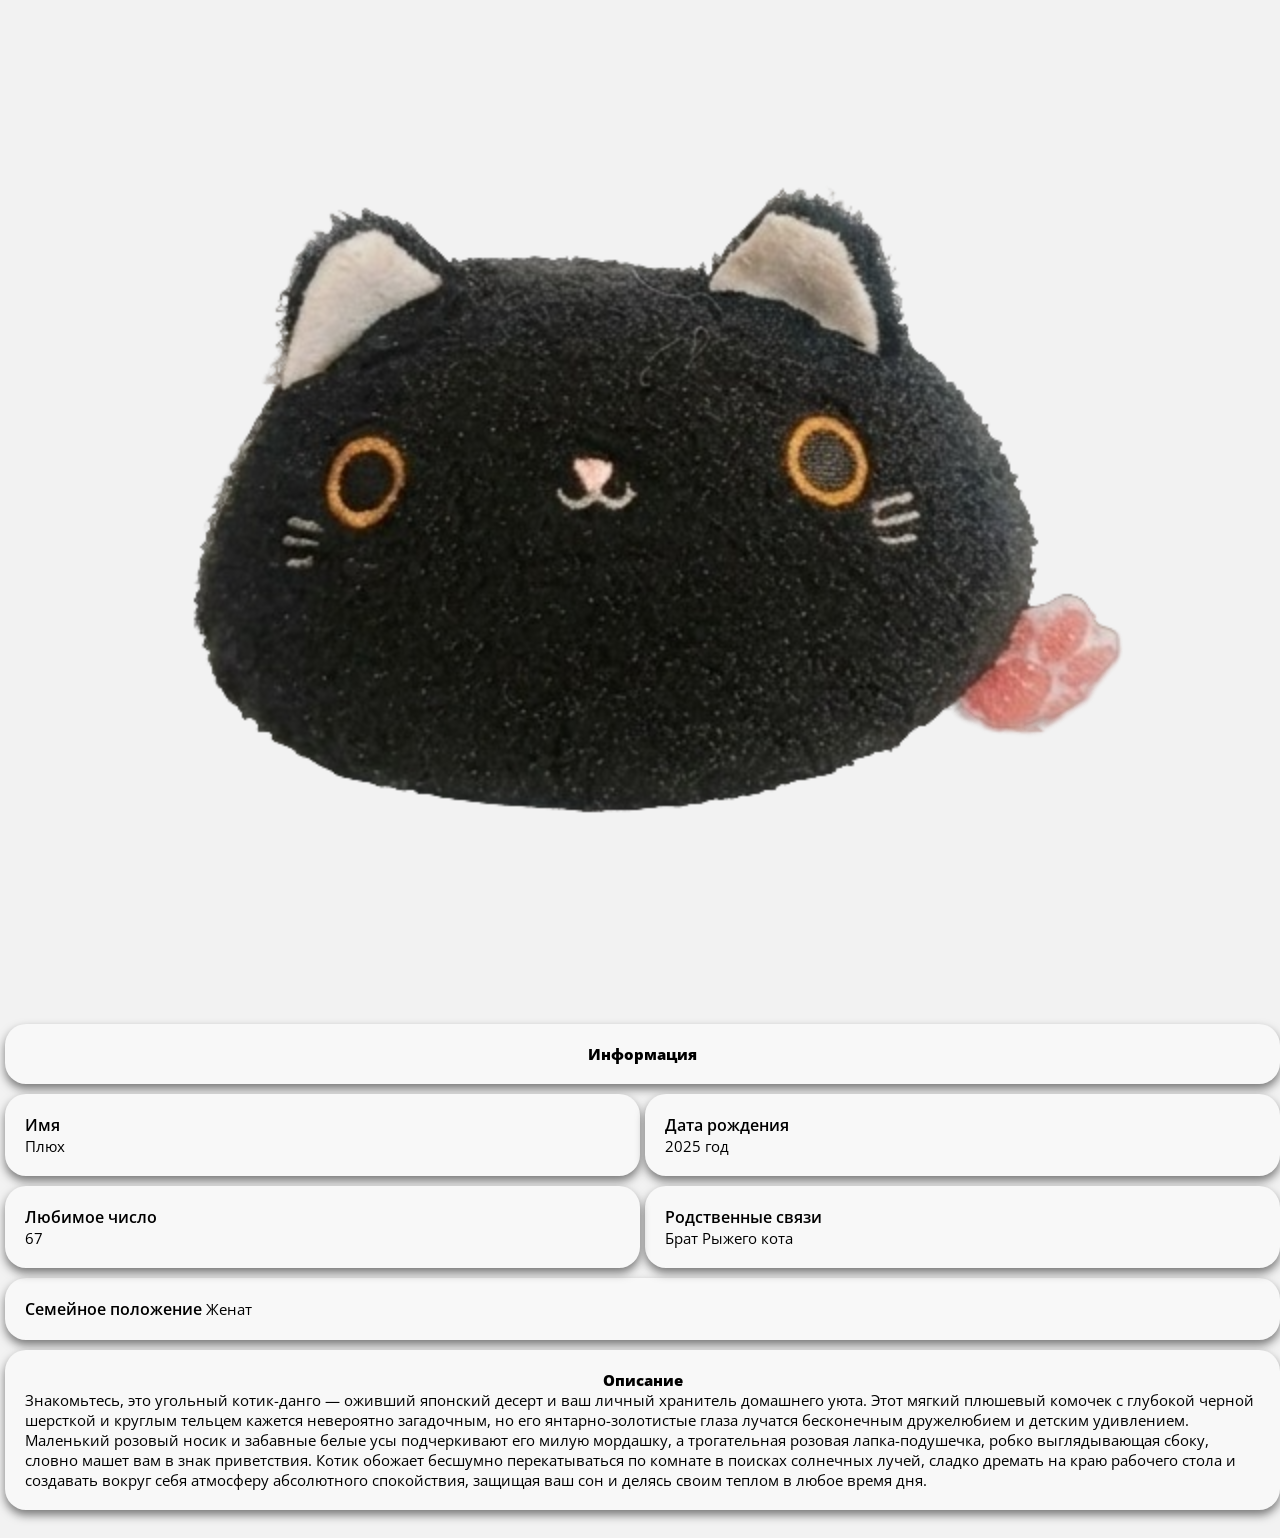
==== plux/index.html @ 4851f8dc "Add files via upload" ====
<!DOCTYPE html>
<html lang="ru">
<head>
    <meta charset="UTF-8">
    <meta name="viewport" content="width=device-width, initial-scale=1.0">
    <title>Плюх</title>
    <link rel="icon" href="plux-png.png">
    <link rel="stylesheet" href="../index.css">

    <link rel="preconnect" href="https://fonts.googleapis.com">
    <link rel="preconnect" href="https://fonts.gstatic.com" crossorigin>
    <link href="https://fonts.googleapis.com/css2?family=Open+Sans:ital,wght@0,300..800;1,300..800&display=swap" rel="stylesheet">
</head>
<body>
    <img src="plux-png.png" alt="Плюх.png" width="80%">
    <div class="pol" style='grid-template-areas: 
        "a a"
        "b c"
        "f e"
        "d d"
        "g g";'>
        <div class="A"><span>Информация</span></div>
        <div class="B"><ok>Имя</ok><br> Плюх</div>
        <div class="C"><ok>Дата рождения</ok><br> 2025 год</div>
        <div class="D bat" role="button" tabindex="0" onclick="window.location.href='../pluxin/'"><ok>Семейное положение</ok> Женат</div>
        <div class="E bat" role="button" tabindex="0" onclick="window.location.href='../rizik/'"><ok>Родственные связи</ok><br> Брат Рыжего кота</div>
        <div class="F"><ok>Любимое число</ok><br> 67</div>

        <div class="G">
            <span>Описание</span>
            Знакомьтесь, это угольный котик-данго — оживший японский десерт и ваш личный хранитель домашнего уюта. Этот мягкий плюшевый комочек с глубокой черной шерсткой и круглым тельцем кажется невероятно загадочным, но его янтарно-золотистые глаза лучатся бесконечным дружелюбием и детским удивлением. Маленький розовый носик и забавные белые усы подчеркивают его милую мордашку, а трогательная розовая лапка-подушечка, робко выглядывающая сбоку, словно машет вам в знак приветствия. Котик обожает бесшумно перекатываться по комнате в поисках солнечных лучей, сладко дремать на краю рабочего стола и создавать вокруг себя атмосферу абсолютного спокойствия, защищая ваш сон и делясь своим теплом в любое время дня.<br>
        </div>
    </div>
    <br>
</body>
</html>
---- index.css ----
* {
    margin: 0;
    padding: 0;
}

body {
    background: rgb(242, 242, 242);
}

/*@media (max-width: 480px)/ {*/
    /*текст*/
    .pol {
        display: grid;
        grid-template-columns: 1fr 1fr;
    }

    .pol div {


        border-radius: 21px;
        box-shadow: 0px 5px 10px 0px rgba(0, 0, 0, 0.5);
        background: rgb(248, 248, 248);



        font-size: 15px;
        color: rgb(0, 0, 0);
        font-family: "Open Sans", sans-serif;
        padding: 20px;
        margin-bottom: 10px;
        margin-left: 5px;
        margin-left: 5px;
    }

    div span {
        text-align: center;
        display: block;
        font-weight: 800;
    }

    div ok {
        font-size: 16px;
        font-weight: 600;
    }

    img {
        opacity: 1;
        margin: 0 auto;
        display: block;
    }

    .A { grid-area: a; }
    .B { grid-area: b; }
    .C { grid-area: c; }
    .D { grid-area: d; }
    .E { grid-area: e; }
    .F { grid-area: f; }
    .G { grid-area: g; }
/*}

/* Ссылки*/
a {
    color: rgb(146, 233, 244);
    text-decoration: none;
}

.bat {
    transition: transform 0.2s ease-in-out;
}
.bat:hover {
  transform: scale(1.01);
  cursor: pointer;
}

a:hover {
    color: rgb(191, 194, 255);
    text-decoration: underline;
    text-decoration-color: rgb(191, 194, 255);
    cursor: pointer;
}
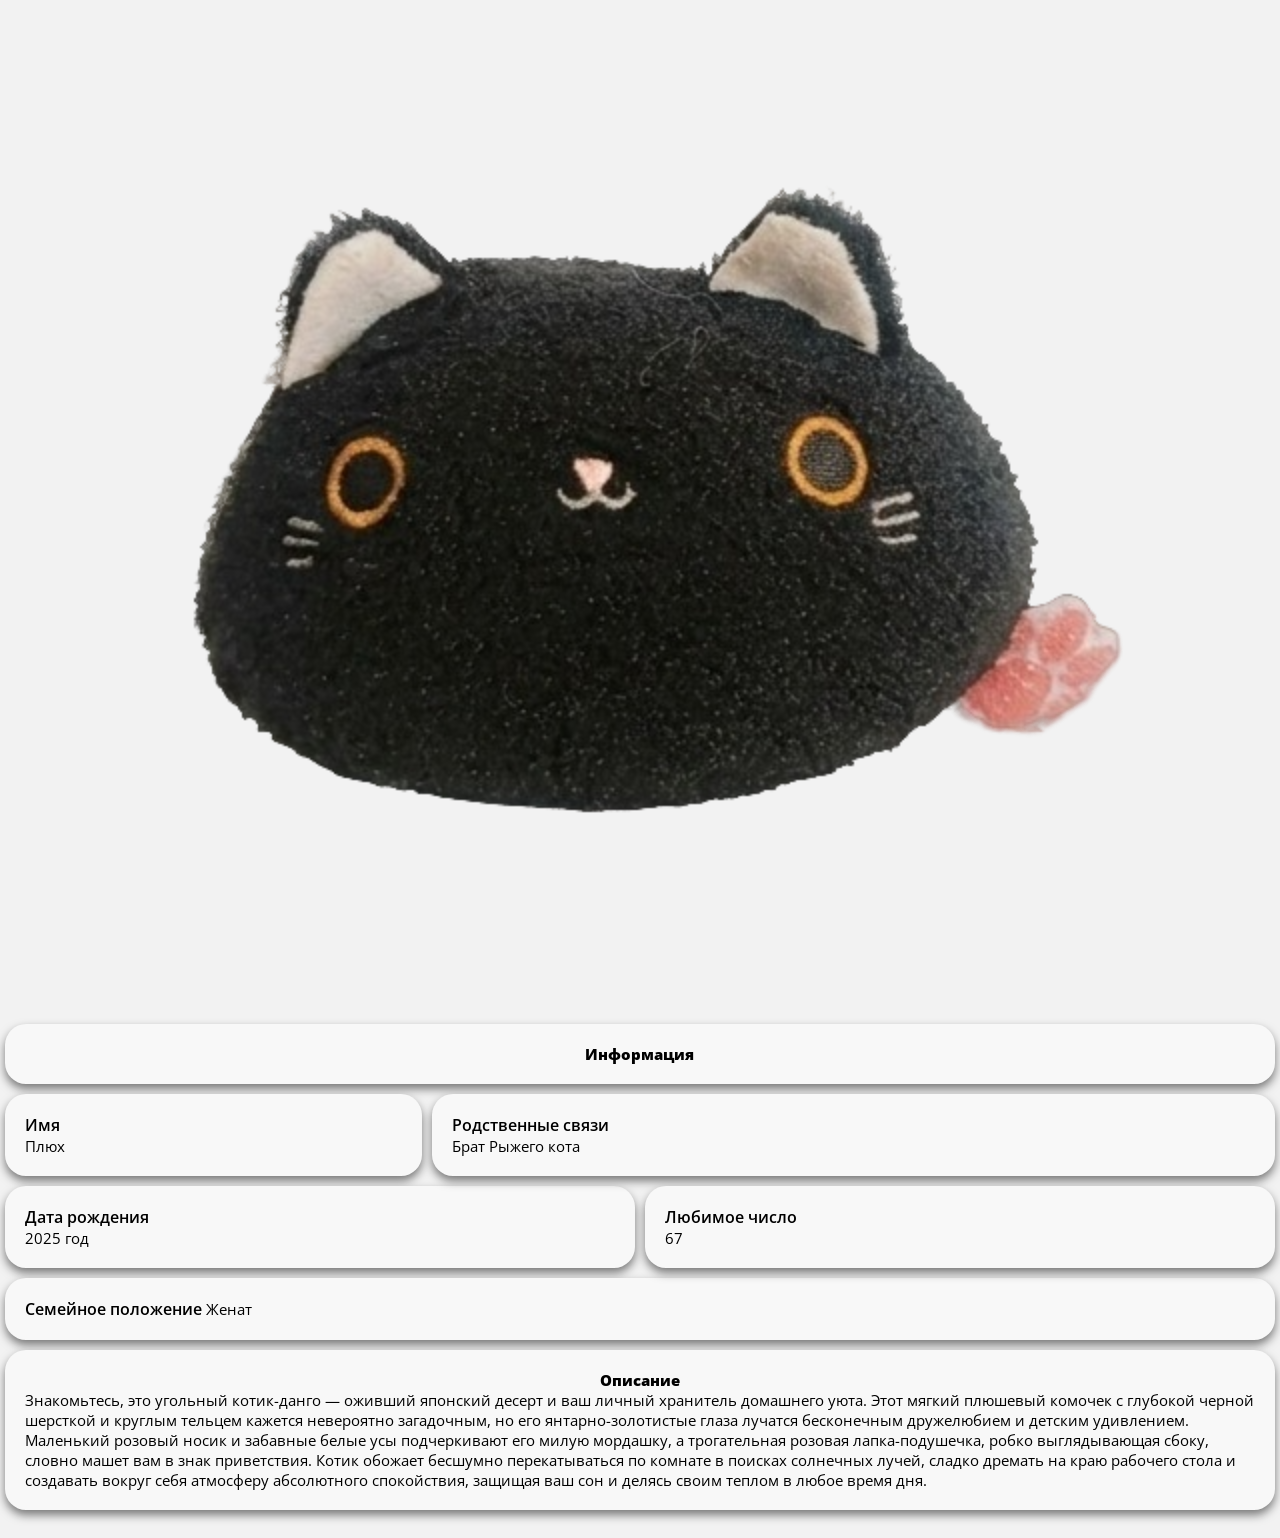
==== commit 0049e099: "Add files via upload" ====
--- a/plux/index.html
+++ b/plux/index.html
@@ -14,11 +14,11 @@
 <body>
     <img src="plux-png.png" alt="Плюх.png" width="80%">
     <div class="pol" style='grid-template-areas: 
-        "a a"
-        "b c"
-        "f e"
-        "d d"
-        "g g";'>
+        "a a a a a a"
+        "b b e e e e"
+        "c c c f f f"
+        "d d d d d d"
+        "g g g g g g";'>
         <div class="A"><span>Информация</span></div>
         <div class="B"><ok>Имя</ok><br> Плюх</div>
         <div class="C"><ok>Дата рождения</ok><br> 2025 год</div>
--- a/index.css
+++ b/index.css
@@ -11,7 +11,7 @@
     /*текст*/
     .pol {
         display: grid;
-        grid-template-columns: 1fr 1fr;
+        grid-template-columns: 1fr 1fr 1fr 1fr 1fr 1fr;
     }
 
     .pol div {
@@ -29,7 +29,7 @@
         padding: 20px;
         margin-bottom: 10px;
         margin-left: 5px;
-        margin-left: 5px;
+        margin-right: 5px;
     }
 
     div span {
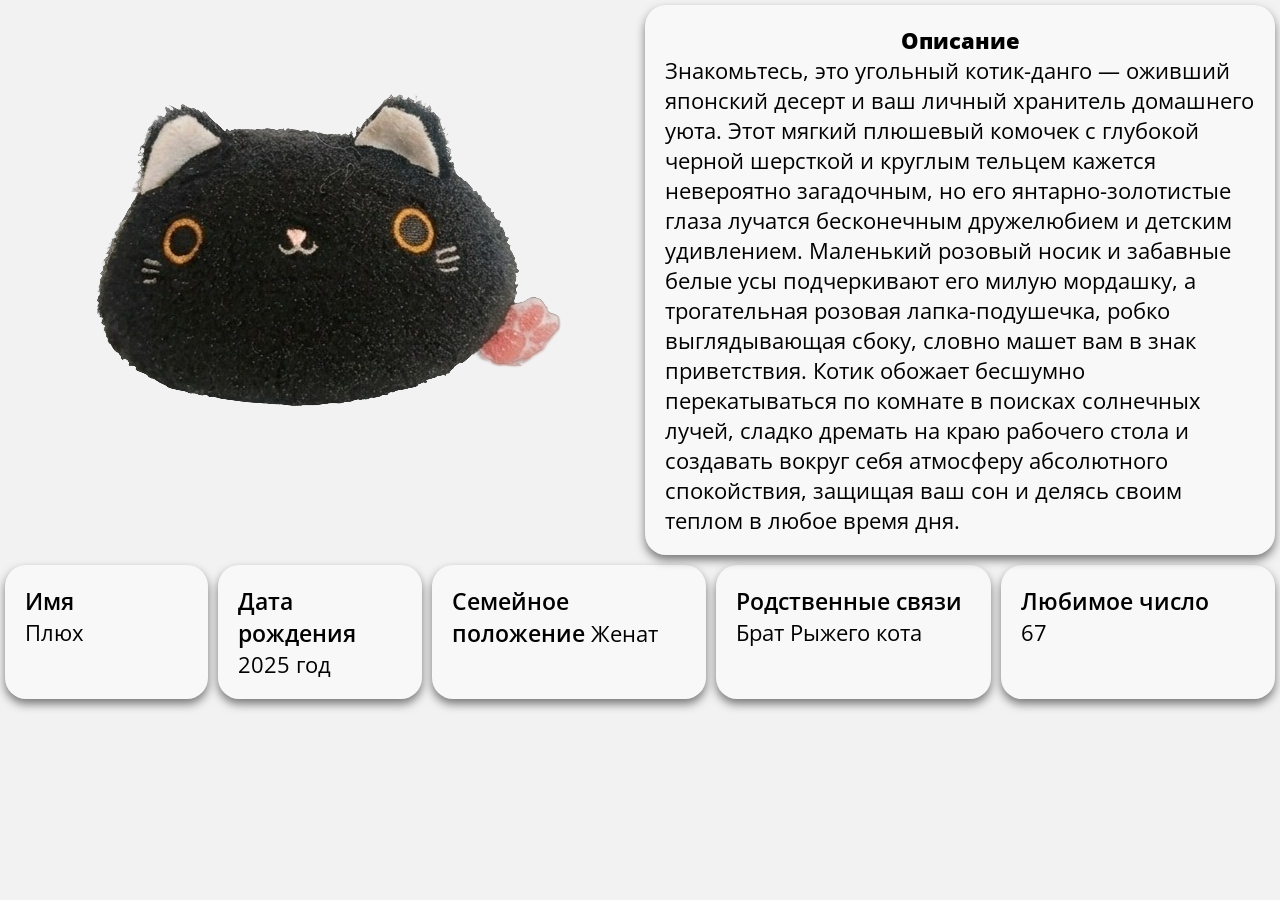
==== commit 2719f6cc: "Add files via upload" ====
--- a/plux/index.html
+++ b/plux/index.html
@@ -3,8 +3,10 @@
 <head>
     <meta charset="UTF-8">
     <meta name="viewport" content="width=device-width, initial-scale=1.0">
+
     <title>Плюх</title>
     <link rel="icon" href="plux-png.png">
+
     <link rel="stylesheet" href="../index.css">
 
     <link rel="preconnect" href="https://fonts.googleapis.com">
@@ -12,13 +14,10 @@
     <link href="https://fonts.googleapis.com/css2?family=Open+Sans:ital,wght@0,300..800;1,300..800&display=swap" rel="stylesheet">
 </head>
 <body>
-    <img src="plux-png.png" alt="Плюх.png" width="80%">
-    <div class="pol" style='grid-template-areas: 
-        "a a a a a a"
-        "b b e e e e"
-        "c c c f f f"
-        "d d d d d d"
-        "g g g g g g";'>
+    <div class="pol plux">
+
+        <img class="I" src="plux-png.png" alt="Плюх.png" width="80%">
+
         <div class="A"><span>Информация</span></div>
         <div class="B"><ok>Имя</ok><br> Плюх</div>
         <div class="C"><ok>Дата рождения</ok><br> 2025 год</div>
@@ -26,11 +25,8 @@
         <div class="E bat" role="button" tabindex="0" onclick="window.location.href='../rizik/'"><ok>Родственные связи</ok><br> Брат Рыжего кота</div>
         <div class="F"><ok>Любимое число</ok><br> 67</div>
 
-        <div class="G">
-            <span>Описание</span>
-            Знакомьтесь, это угольный котик-данго — оживший японский десерт и ваш личный хранитель домашнего уюта. Этот мягкий плюшевый комочек с глубокой черной шерсткой и круглым тельцем кажется невероятно загадочным, но его янтарно-золотистые глаза лучатся бесконечным дружелюбием и детским удивлением. Маленький розовый носик и забавные белые усы подчеркивают его милую мордашку, а трогательная розовая лапка-подушечка, робко выглядывающая сбоку, словно машет вам в знак приветствия. Котик обожает бесшумно перекатываться по комнате в поисках солнечных лучей, сладко дремать на краю рабочего стола и создавать вокруг себя атмосферу абсолютного спокойствия, защищая ваш сон и делясь своим теплом в любое время дня.<br>
-        </div>
+        <div class="G"><span>Описание</span>Знакомьтесь, это угольный котик-данго — оживший японский десерт и ваш личный хранитель домашнего уюта. Этот мягкий плюшевый комочек с глубокой черной шерсткой и круглым тельцем кажется невероятно загадочным, но его янтарно-золотистые глаза лучатся бесконечным дружелюбием и детским удивлением. Маленький розовый носик и забавные белые усы подчеркивают его милую мордашку, а трогательная розовая лапка-подушечка, робко выглядывающая сбоку, словно машет вам в знак приветствия. Котик обожает бесшумно перекатываться по комнате в поисках солнечных лучей, сладко дремать на краю рабочего стола и создавать вокруг себя атмосферу абсолютного спокойствия, защищая ваш сон и делясь своим теплом в любое время дня.<br></div>
+
     </div>
-    <br>
 </body>
 </html>
--- a/index.css
+++ b/index.css
@@ -7,63 +7,41 @@
     background: rgb(242, 242, 242);
 }
 
-/*@media (max-width: 480px)/ {*/
-    /*текст*/
-    .pol {
-        display: grid;
-        grid-template-columns: 1fr 1fr 1fr 1fr 1fr 1fr;
-    }
+.pol div {
 
-    .pol div {
+    border-radius: 21px;
+    box-shadow: 0px 5px 10px 0px rgba(0, 0, 0, 0.5);
+    background: rgb(248, 248, 248);
+
+    font-size: 15px;
+    color: rgb(0, 0, 0);
+    font-family: "Open Sans", sans-serif;
+    padding: 20px;
+    margin-bottom: 5px;
+    margin-left: 5px;
+    margin-right: 5px;
+    margin-top: 5px;
+}
+
+div span {
+    text-align: center;
+    display: block;
+    font-weight: 800;
+}
+
+div ok {
+    font-size: 16px;
+    font-weight: 600;
+}
+
+img {
+    opacity: 1;
+    margin: 0 auto;
+    display: block;
+}
 
 
-        border-radius: 21px;
-        box-shadow: 0px 5px 10px 0px rgba(0, 0, 0, 0.5);
-        background: rgb(248, 248, 248);
-
-
-
-        font-size: 15px;
-        color: rgb(0, 0, 0);
-        font-family: "Open Sans", sans-serif;
-        padding: 20px;
-        margin-bottom: 10px;
-        margin-left: 5px;
-        margin-right: 5px;
-    }
-
-    div span {
-        text-align: center;
-        display: block;
-        font-weight: 800;
-    }
-
-    div ok {
-        font-size: 16px;
-        font-weight: 600;
-    }
-
-    img {
-        opacity: 1;
-        margin: 0 auto;
-        display: block;
-    }
-
-    .A { grid-area: a; }
-    .B { grid-area: b; }
-    .C { grid-area: c; }
-    .D { grid-area: d; }
-    .E { grid-area: e; }
-    .F { grid-area: f; }
-    .G { grid-area: g; }
-/*}
-
-/* Ссылки*/
-a {
-    color: rgb(146, 233, 244);
-    text-decoration: none;
-}
-
+/* кнопки*/
 .bat {
     transition: transform 0.2s ease-in-out;
 }
@@ -72,9 +50,107 @@
   cursor: pointer;
 }
 
-a:hover {
-    color: rgb(191, 194, 255);
-    text-decoration: underline;
-    text-decoration-color: rgb(191, 194, 255);
-    cursor: pointer;
+.A { grid-area: a; }
+.B { grid-area: b; }
+.C { grid-area: c; }
+.D { grid-area: d; }
+.E { grid-area: e; }
+.F { grid-area: f; }
+.G { grid-area: g; }
+.I { grid-area: i; }
+
+@media (max-width: 480px) {
+    .pol {
+        display: grid;
+        grid-template-columns: 1fr 1fr 1fr 1fr 1fr 1fr;
+    }
+
+    .plux {
+        grid-template-areas:
+        "i i i i i i" 
+        "a a a a a a"
+        "b b e e e e"
+        "c c c f f f"
+        "d d d d d d"
+        "g g g g g g";
+    }
+
+    .pluxin {
+        grid-template-areas:
+        "i i i i i i"
+        "a a a a a a"
+        "b b d d d d"
+        "c c c f f f"
+        "g g g g g g";
+    }
+
+    .rizik {
+        grid-template-areas:
+        "i i i i i i"
+        "a a a a a a"
+        "b b e e e e"
+        "c c c f f f"
+        "g g g g g g";
+    }
+}
+
+@media (min-width: 900px) {
+    .pol {
+        display: grid;
+        grid-template-columns: 1fr 1fr 1fr 1fr 1fr 1fr 1fr 1fr 1fr 1fr 1fr 1fr 1fr 1fr 1fr 1fr 1fr 1fr;
+    }
+
+    .pol div {
+        font-size: 22px;
+    }
+
+    div ok {
+    font-size: 23px;
+    }
+
+    .A {
+        display: none;
+    }
+
+    .plux {
+        grid-template-areas:
+        "i i i i i i i i i g g g g g g g g g"
+        "i i i i i i i i i g g g g g g g g g"
+        "i i i i i i i i i g g g g g g g g g"
+        "i i i i i i i i i g g g g g g g g g"
+        "i i i i i i i i i g g g g g g g g g"
+        "i i i i i i i i i g g g g g g g g g"
+        "i i i i i i i i i g g g g g g g g g"
+        "i i i i i i i i i g g g g g g g g g"
+        "i i i i i i i i i g g g g g g g g g"
+        "b b b c c c d d d d e e e e f f f f";
+    }
+
+    .pluxin {
+        grid-template-areas:
+        "i i i i i i i i i g g g g g g g g g"
+        "i i i i i i i i i g g g g g g g g g"
+        "i i i i i i i i i g g g g g g g g g"
+        "i i i i i i i i i g g g g g g g g g"
+        "i i i i i i i i i g g g g g g g g g"
+        "i i i i i i i i i g g g g g g g g g"
+        "i i i i i i i i i g g g g g g g g g"
+        "i i i i i i i i i g g g g g g g g g"
+        "i i i i i i i i i g g g g g g g g g"
+        "b b b c c c c c d d d d d f f f f f";
+    }
+
+    .rizik {
+        grid-template-areas:
+        "i i i i i i i i i g g g g g g g g g"
+        "i i i i i i i i i g g g g g g g g g"
+        "i i i i i i i i i g g g g g g g g g"
+        "i i i i i i i i i g g g g g g g g g"
+        "i i i i i i i i i g g g g g g g g g"
+        "i i i i i i i i i g g g g g g g g g"
+        "i i i i i i i i i g g g g g g g g g"
+        "i i i i i i i i i g g g g g g g g g"
+        "i i i i i i i i i g g g g g g g g g"
+        "b b b c c c c c e e e e e f f f f f";
+    }
 }
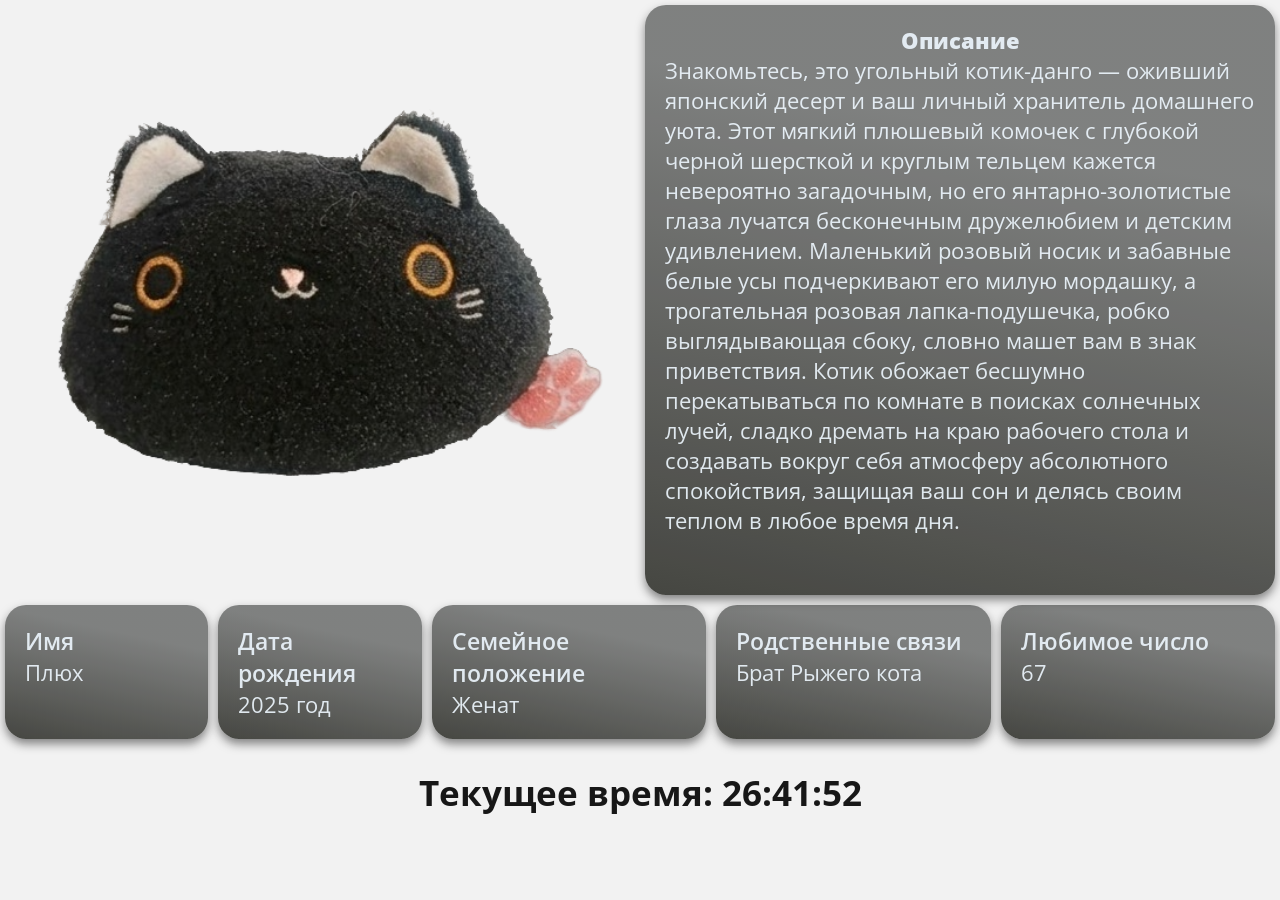
==== commit 6a94a9b6: "upload files without folder" ====
--- a/plux/index.html
+++ b/plux/index.html
@@ -1,32 +1,34 @@
-<!DOCTYPE html>
-<html lang="ru">
-<head>
-    <meta charset="UTF-8">
-    <meta name="viewport" content="width=device-width, initial-scale=1.0">
-
-    <title>Плюх</title>
-    <link rel="icon" href="plux-png.png">
-
-    <link rel="stylesheet" href="../index.css">
-
-    <link rel="preconnect" href="https://fonts.googleapis.com">
-    <link rel="preconnect" href="https://fonts.gstatic.com" crossorigin>
-    <link href="https://fonts.googleapis.com/css2?family=Open+Sans:ital,wght@0,300..800;1,300..800&display=swap" rel="stylesheet">
-</head>
-<body>
-    <div class="pol plux">
-
-        <img class="I" src="plux-png.png" alt="Плюх.png" width="80%">
-
-        <div class="A"><span>Информация</span></div>
-        <div class="B"><ok>Имя</ok><br> Плюх</div>
-        <div class="C"><ok>Дата рождения</ok><br> 2025 год</div>
-        <div class="D bat" role="button" tabindex="0" onclick="window.location.href='../pluxin/'"><ok>Семейное положение</ok> Женат</div>
-        <div class="E bat" role="button" tabindex="0" onclick="window.location.href='../rizik/'"><ok>Родственные связи</ok><br> Брат Рыжего кота</div>
-        <div class="F"><ok>Любимое число</ok><br> 67</div>
-
-        <div class="G"><span>Описание</span>Знакомьтесь, это угольный котик-данго — оживший японский десерт и ваш личный хранитель домашнего уюта. Этот мягкий плюшевый комочек с глубокой черной шерсткой и круглым тельцем кажется невероятно загадочным, но его янтарно-золотистые глаза лучатся бесконечным дружелюбием и детским удивлением. Маленький розовый носик и забавные белые усы подчеркивают его милую мордашку, а трогательная розовая лапка-подушечка, робко выглядывающая сбоку, словно машет вам в знак приветствия. Котик обожает бесшумно перекатываться по комнате в поисках солнечных лучей, сладко дремать на краю рабочего стола и создавать вокруг себя атмосферу абсолютного спокойствия, защищая ваш сон и делясь своим теплом в любое время дня.<br></div>
-
-    </div>
-</body>
+<!DOCTYPE html>
+<html lang="ru">
+<head>
+    <meta charset="UTF-8">
+    <meta name="viewport" content="width=device-width, initial-scale=1.0">
+
+    <title>Плюх</title>
+    <link rel="icon" href="plux.png">
+
+    <link rel="stylesheet" href="../index.css">
+    <script src="../script.js" defer></script>
+
+    <link rel="preconnect" href="https://fonts.googleapis.com">
+    <link rel="preconnect" href="https://fonts.gstatic.com" crossorigin>
+    <link href="https://fonts.googleapis.com/css2?family=Open+Sans:ital,wght@0,300..800;1,300..800&display=swap" rel="stylesheet">
+</head>
+<body>
+    <div class="pol plux">
+
+        <img class="I" src="plux.png" alt="Плюх.png" width="600em">
+
+        <div class="A"><span>Информация</span></div>
+        <div class="B"><ok>Имя</ok><br> Плюх</div>
+        <div class="C"><ok>Дата рождения</ok><br> 2025 год</div>
+        <div class="D bat" role="button" tabindex="0" onclick="window.location.href='../pluxin/'"><ok>Семейное положение</ok> <pere> <br> </pere>Женат</div>
+        <div class="E bat" role="button" tabindex="0" onclick="window.location.href='../rizik/'"><ok>Родственные связи</ok><br> Брат Рыжего кота</div>
+        <div class="F"><ok>Любимое число</ok><br> 67</div>
+
+        <div class="G"><span>Описание</span>Знакомьтесь, это угольный котик-данго — оживший японский десерт и ваш личный хранитель домашнего уюта. Этот мягкий плюшевый комочек с глубокой черной шерсткой и круглым тельцем кажется невероятно загадочным, но его янтарно-золотистые глаза лучатся бесконечным дружелюбием и детским удивлением. Маленький розовый носик и забавные белые усы подчеркивают его милую мордашку, а трогательная розовая лапка-подушечка, робко выглядывающая сбоку, словно машет вам в знак приветствия. Котик обожает бесшумно перекатываться по комнате в поисках солнечных лучей, сладко дремать на краю рабочего стола и создавать вокруг себя атмосферу абсолютного спокойствия, защищая ваш сон и делясь своим теплом в любое время дня.<br></div>
+        
+        <div id = 'часы' class="K"></div>
+    </div>
+</body>
 </html>
--- a/index.css
+++ b/index.css
@@ -1,156 +1,244 @@
-* {
-    margin: 0;
-    padding: 0;
-}
-
-body {
-    background: rgb(242, 242, 242);
-}
-
-.pol div {
-
-    border-radius: 21px;
-    box-shadow: 0px 5px 10px 0px rgba(0, 0, 0, 0.5);
-    background: rgb(248, 248, 248);
-
-    font-size: 15px;
-    color: rgb(0, 0, 0);
-    font-family: "Open Sans", sans-serif;
-    padding: 20px;
-    margin-bottom: 5px;
-    margin-left: 5px;
-    margin-right: 5px;
-    margin-top: 5px;
-}
-
-div span {
-    text-align: center;
-    display: block;
-    font-weight: 800;
-}
-
-div ok {
-    font-size: 16px;
-    font-weight: 600;
-}
-
-img {
-    opacity: 1;
-    margin: 0 auto;
-    display: block;
-}
-
-
-/* кнопки*/
-.bat {
-    transition: transform 0.2s ease-in-out;
-}
-.bat:hover {
-  transform: scale(1.01);
-  cursor: pointer;
-}
-
-.A { grid-area: a; }
-.B { grid-area: b; }
-.C { grid-area: c; }
-.D { grid-area: d; }
-.E { grid-area: e; }
-.F { grid-area: f; }
-.G { grid-area: g; }
-.I { grid-area: i; }
-
-@media (max-width: 480px) {
-    .pol {
-        display: grid;
-        grid-template-columns: 1fr 1fr 1fr 1fr 1fr 1fr;
-    }
-
-    .plux {
-        grid-template-areas:
-        "i i i i i i" 
-        "a a a a a a"
-        "b b e e e e"
-        "c c c f f f"
-        "d d d d d d"
-        "g g g g g g";
-    }
-
-    .pluxin {
-        grid-template-areas:
-        "i i i i i i"
-        "a a a a a a"
-        "b b d d d d"
-        "c c c f f f"
-        "g g g g g g";
-    }
-
-    .rizik {
-        grid-template-areas:
-        "i i i i i i"
-        "a a a a a a"
-        "b b e e e e"
-        "c c c f f f"
-        "g g g g g g";
-    }
-}
-
-@media (min-width: 900px) {
-    .pol {
-        display: grid;
-        grid-template-columns: 1fr 1fr 1fr 1fr 1fr 1fr 1fr 1fr 1fr 1fr 1fr 1fr 1fr 1fr 1fr 1fr 1fr 1fr;
-    }
-
-    .pol div {
-        font-size: 22px;
-    }
-
-    div ok {
-    font-size: 23px;
-    }
-
-    .A {
-        display: none;
-    }
-
-    .plux {
-        grid-template-areas:
-        "i i i i i i i i i g g g g g g g g g"
-        "i i i i i i i i i g g g g g g g g g"
-        "i i i i i i i i i g g g g g g g g g"
-        "i i i i i i i i i g g g g g g g g g"
-        "i i i i i i i i i g g g g g g g g g"
-        "i i i i i i i i i g g g g g g g g g"
-        "i i i i i i i i i g g g g g g g g g"
-        "i i i i i i i i i g g g g g g g g g"
-        "i i i i i i i i i g g g g g g g g g"
-        "b b b c c c d d d d e e e e f f f f";
-    }
-
-    .pluxin {
-        grid-template-areas:
-        "i i i i i i i i i g g g g g g g g g"
-        "i i i i i i i i i g g g g g g g g g"
-        "i i i i i i i i i g g g g g g g g g"
-        "i i i i i i i i i g g g g g g g g g"
-        "i i i i i i i i i g g g g g g g g g"
-        "i i i i i i i i i g g g g g g g g g"
-        "i i i i i i i i i g g g g g g g g g"
-        "i i i i i i i i i g g g g g g g g g"
-        "i i i i i i i i i g g g g g g g g g"
-        "b b b c c c c c d d d d d f f f f f";
-    }
-
-    .rizik {
-        grid-template-areas:
-        "i i i i i i i i i g g g g g g g g g"
-        "i i i i i i i i i g g g g g g g g g"
-        "i i i i i i i i i g g g g g g g g g"
-        "i i i i i i i i i g g g g g g g g g"
-        "i i i i i i i i i g g g g g g g g g"
-        "i i i i i i i i i g g g g g g g g g"
-        "i i i i i i i i i g g g g g g g g g"
-        "i i i i i i i i i g g g g g g g g g"
-        "i i i i i i i i i g g g g g g g g g"
-        "b b b c c c c c e e e e e f f f f f";
-    }
-}+* {
+    margin: 0;
+    padding: 0;
+}
+
+body {
+    background: rgb(242, 242, 242);
+}
+
+.pol div {
+
+    border-radius: 21px;
+    box-shadow: 0px 5px 10px 0px rgba(0, 0, 0, 0.5);
+    /*background: rgb(248, 248, 248);*/
+
+    font-size: 15px;
+    color: rgb(0, 0, 0);
+    font-family: "Open Sans", sans-serif;
+    padding: 20px;
+    margin-bottom: 5px;
+    margin-left: 5px;
+    margin-right: 5px;
+    margin-top: 5px;
+}
+
+#часы {
+    text-align: center;
+    font-size: 35px;
+    font-weight: 700;
+    background: none;
+    border: none;
+    box-shadow: none;
+    color: rgb(0, 0, 0);
+}
+
+div span {
+    text-align: center;
+    display: block;
+    font-weight: 800;
+}
+
+div ok {
+    font-size: 16px;
+    font-weight: 600;
+}
+
+img {
+    opacity: 1;
+    margin: 0 auto;
+    display: block;
+}
+
+
+/* кнопки*/
+.bat {
+    transition: transform 0.2s ease-in-out;
+}
+.bat:hover {
+  transform: scale(1.01);
+  cursor: pointer;
+}
+
+.A { grid-area: a; }
+.B { grid-area: b; }
+.C { grid-area: c; }
+.D { grid-area: d; }
+.E { grid-area: e; }
+.F { grid-area: f; }
+.G { grid-area: g; }
+.I { grid-area: i; }
+.K { grid-area: k; }
+
+@media (max-width: 480px) {
+    .pol {
+        display: grid;
+        grid-template-columns: 1fr 1fr 1fr 1fr 1fr 1fr;
+    }
+
+    .D pere {
+        display: none;
+    }
+
+    .plux {
+        grid-template-areas:
+        "i i i i i i" 
+        "a a a a a a"
+        "b b e e e e"
+        "c c c f f f"
+        "d d d d d d"
+        "g g g g g g"
+        "k k k k k k";
+    }
+
+    .pluxin {
+        grid-template-areas:
+        "i i i i i i"
+        "a a a a a a"
+        "b b e e e e"
+        "c c c f f f"
+        "d d d d d d"
+        "g g g g g g"
+        "k k k k k k";
+    }
+
+    .rizik {
+        grid-template-areas:
+        "i i i i i i"
+        "a a a a a a"
+        "b b e e e e"
+        "c c c f f f"
+        "g g g g g g"
+        "k k k k k k";
+    }
+
+    .polu-plux {
+        grid-template-areas:
+        "i i i i i i"
+        "a a a a a a"
+        "b b e e e e"
+        "c c c f f f"
+        "g g g g g g"
+        "k k k k k k";
+    }
+}
+
+@media (min-width: 900px) {
+    .pol {
+        display: grid;
+        grid-template-columns: 1fr 1fr 1fr 1fr 1fr 1fr 1fr 1fr 1fr 1fr 1fr 1fr 1fr 1fr 1fr 1fr 1fr 1fr;
+    }
+
+    .pol div {
+        font-size: 22px;
+    }
+
+    div ok {
+    font-size: 23px;
+    }
+
+    .A {
+        display: none;
+    }
+
+    .pol-home {
+        padding: 0px 250px 0px 250px;
+    }
+
+    #часы::before{
+        content: 'Текущее время: ';
+    }
+
+    .plux {
+        grid-template-areas:
+        "i i i i i i i i i g g g g g g g g g"
+        "i i i i i i i i i g g g g g g g g g"
+        "i i i i i i i i i g g g g g g g g g"
+        "i i i i i i i i i g g g g g g g g g"
+        "i i i i i i i i i g g g g g g g g g"
+        "i i i i i i i i i g g g g g g g g g"
+        "i i i i i i i i i g g g g g g g g g"
+        "i i i i i i i i i g g g g g g g g g"
+        "i i i i i i i i i g g g g g g g g g"
+        "b b b c c c d d d d e e e e f f f f"
+        "k k k k k k k k k k k k k k k k k k";
+    }
+
+    .pluxin {
+        grid-template-areas:
+        "i i i i i i i i i g g g g g g g g g"
+        "i i i i i i i i i g g g g g g g g g"
+        "i i i i i i i i i g g g g g g g g g"
+        "i i i i i i i i i g g g g g g g g g"
+        "i i i i i i i i i g g g g g g g g g"
+        "i i i i i i i i i g g g g g g g g g"
+        "i i i i i i i i i g g g g g g g g g"
+        "i i i i i i i i i g g g g g g g g g"
+        "i i i i i i i i i g g g g g g g g g"
+        "b b b c c c d d d d e e e e f f f f"
+        "k k k k k k k k k k k k k k k k k k";
+    }
+
+    .rizik {
+        grid-template-areas:
+        "i i i i i i i i i g g g g g g g g g"
+        "i i i i i i i i i g g g g g g g g g"
+        "i i i i i i i i i g g g g g g g g g"
+        "i i i i i i i i i g g g g g g g g g"
+        "i i i i i i i i i g g g g g g g g g"
+        "i i i i i i i i i g g g g g g g g g"
+        "i i i i i i i i i g g g g g g g g g"
+        "i i i i i i i i i g g g g g g g g g"
+        "i i i i i i i i i g g g g g g g g g"
+        "b b b c c c c c e e e e e f f f f f"
+        "k k k k k k k k k k k k k k k k k k";
+    }
+
+    .polu-plux {
+        grid-template-areas:
+        "i i i i i i i i i g g g g g g g g g"
+        "i i i i i i i i i g g g g g g g g g"
+        "i i i i i i i i i g g g g g g g g g"
+        "i i i i i i i i i g g g g g g g g g"
+        "i i i i i i i i i g g g g g g g g g"
+        "i i i i i i i i i g g g g g g g g g"
+        "i i i i i i i i i g g g g g g g g g"
+        "i i i i i i i i i g g g g g g g g g"
+        "i i i i i i i i i g g g g g g g g g"
+        "b b b c c c c c e e e e e f f f f f"
+        "k k k k k k k k k k k k k k k k k k";
+    }
+
+    .home {
+        grid-template-areas:
+            "b b b b b b b b b c c c c c c c c c" 
+            "d d d d d d d d d e e e e e e e e e"
+            "k k k k k k k k k k k k k k k k k k";
+    }
+}
+
+.plux div {
+    /*background: #545857;*/
+    background: linear-gradient(12deg, #11120cd8 0%, #545655cd 74%);
+    color: rgba(236, 245, 253, 0.921);
+    opacity: 90%;
+}
+
+.pluxin div {
+    /*background: #F097A8;*/
+    background: linear-gradient(25deg, #ffccd6c4 0%, #eed6d2bd 61%);
+    opacity: 90%;
+}
+
+.rizik div {
+    /*background: #CDA077;*/
+    background: linear-gradient(30deg, #e6a369dc 31%, #e9c59bc2 85%);
+    color: rgba(236, 245, 253, 0.921);
+    opacity: 90%;
+}
+
+.polu-plux div {
+    /*background: #CDA077;69786*/
+    background: linear-gradient(151deg, rgb(204, 203, 200) 8%, rgb(242, 242, 242) 96%);
+    opacity: 90%;
+}
